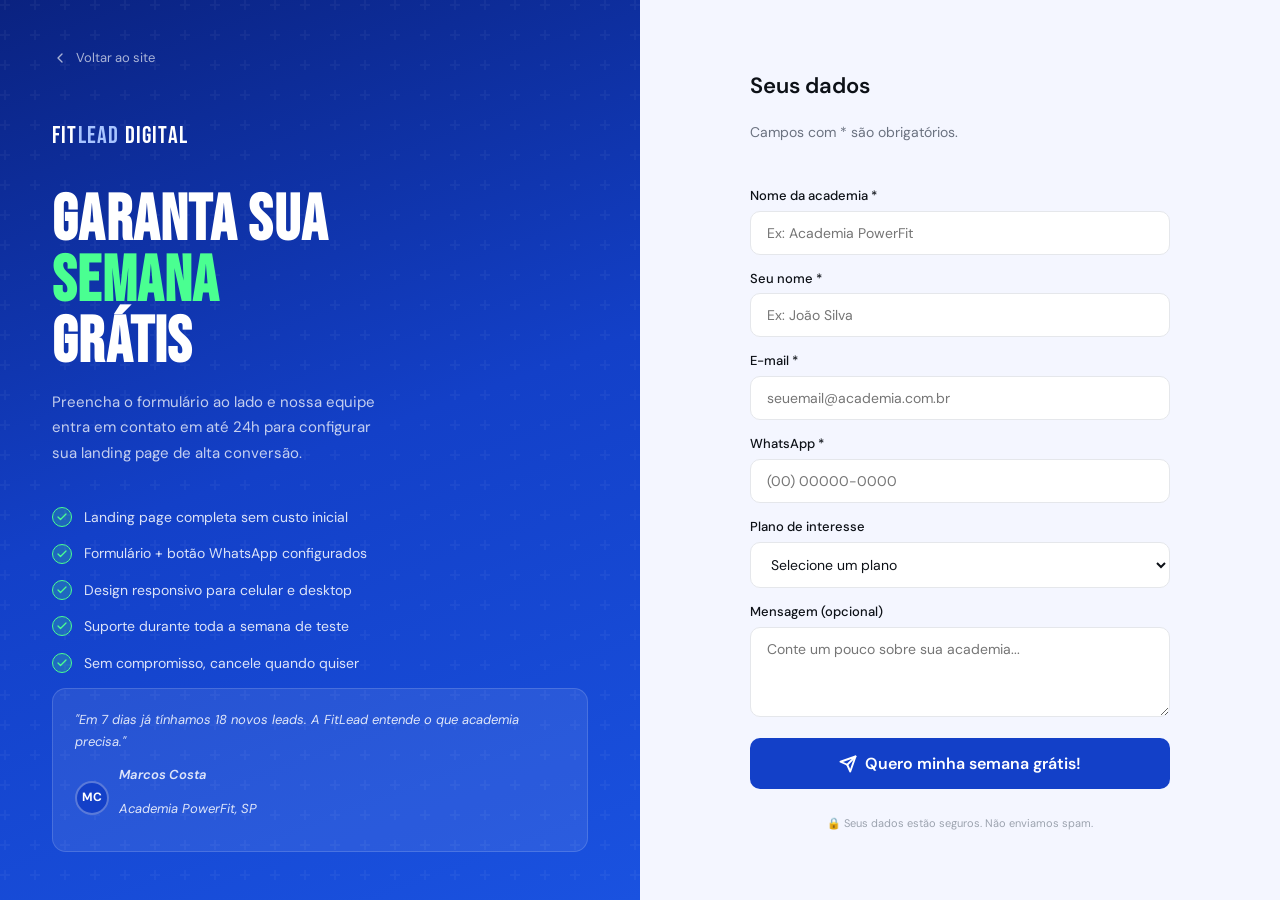
==== formulario.html @ 478a0f84 "Add files via upload" ====
<!DOCTYPE html>
<html lang="pt-BR">
<head>
  <meta charset="UTF-8" />
  <meta name="viewport" content="width=device-width, initial-scale=1.0" />
  <meta name="description" content="Garanta sua semana grátis — FitLead Digital. Preencha o formulário e comece a captar mais alunos." />
  <meta name="author" content="Juan Schefer Freitas, Allan de Souza dos Santos" />
  <title>Semana Grátis — FitLead Digital</title>
  <link rel="preconnect" href="https://fonts.googleapis.com" />
  <link rel="preconnect" href="https://fonts.gstatic.com" crossorigin />
  <link href="https://fonts.googleapis.com/css2?family=Bebas+Neue&family=DM+Sans:wght@400;500;600&display=swap" rel="stylesheet" />
  <link rel="stylesheet" href="css/style.css" />
  <style>
    * { box-sizing: border-box; margin: 0; padding: 0; }

    .fp-body {
      min-height: 100vh;
      display: grid;
      grid-template-columns: 1fr 1fr;
    }

    /* Lado esquerdo — painel azul */
    .fp-left {
      background: linear-gradient(160deg, #0A2280 0%, #1340C8 50%, #1A52E0 100%);
      color: #fff;
      padding: 48px 52px;
      display: flex;
      flex-direction: column;
      justify-content: space-between;
      position: relative;
      overflow: hidden;
    }
    .fp-left::before {
      content: '';
      position: absolute;
      inset: 0;
      background: url("data:image/svg+xml,%3Csvg width='60' height='60' viewBox='0 0 60 60' xmlns='http://www.w3.org/2000/svg'%3E%3Cg fill='none' fill-rule='evenodd'%3E%3Cg fill='%23ffffff' fill-opacity='0.04'%3E%3Cpath d='M36 34v-4h-2v4h-4v2h4v4h2v-4h4v-2h-4zm0-30V0h-2v4h-4v2h4v4h2V6h4V4h-4zM6 34v-4H4v4H0v2h4v4h2v-4h4v-2H6zM6 4V0H4v4H0v2h4v4h2V6h4V4H6z'/%3E%3C/g%3E%3C/g%3E%3C/svg%3E");
    }
    .fp-left-content { position: relative; z-index: 1; }

    .fp-back {
      display: inline-flex;
      align-items: center;
      gap: 8px;
      font-size: 13px;
      color: rgba(255,255,255,0.65);
      margin-bottom: 48px;
      transition: color 0.2s;
      text-decoration: none;
    }
    .fp-back:hover { color: #fff; }
    .fp-back svg { width: 16px; height: 16px; stroke: currentColor; fill: none; stroke-width: 2; stroke-linecap: round; stroke-linejoin: round; }

    .fp-logo {
      font-family: 'Bebas Neue', sans-serif;
      font-size: 24px;
      letter-spacing: 0.05em;
      color: #fff;
      margin-bottom: 36px;
      display: block;
    }
    .fp-logo span { color: #A8C4FF; }

    .fp-heading {
      font-family: 'Bebas Neue', sans-serif;
      font-size: clamp(44px, 5vw, 68px);
      line-height: 0.95;
      letter-spacing: 0.02em;
      margin-bottom: 16px;
    }
    .fp-heading em { font-style: normal; color: #4AFF91; }

    .fp-sub {
      font-size: 15px;
      color: rgba(255,255,255,0.75);
      line-height: 1.7;
      max-width: 340px;
      margin-bottom: 40px;
    }

    .fp-benefits { list-style: none; display: flex; flex-direction: column; gap: 14px; }
    .fp-benefits li {
      display: flex;
      align-items: center;
      gap: 12px;
      font-size: 14px;
      color: rgba(255,255,255,0.85);
    }
    .fp-benefits li::before {
      content: '';
      width: 20px;
      height: 20px;
      flex-shrink: 0;
      background: rgba(74,255,145,0.2);
      border-radius: 50%;
      border: 1.5px solid #4AFF91;
      background-image: url("data:image/svg+xml,%3Csvg xmlns='http://www.w3.org/2000/svg' viewBox='0 0 24 24' fill='none' stroke='%234AFF91' stroke-width='2.5' stroke-linecap='round' stroke-linejoin='round'%3E%3Cpolyline points='20 6 9 17 4 12'/%3E%3C/svg%3E");
      background-size: 12px;
      background-position: center;
      background-repeat: no-repeat;
    }

    .fp-testimonial {
      position: relative;
      z-index: 1;
      background: rgba(255,255,255,0.08);
      border: 1px solid rgba(255,255,255,0.15);
      border-radius: 14px;
      padding: 20px 22px;
      margin-top: auto;
    }
    .fp-testimonial p {
      font-size: 13px;
      color: rgba(255,255,255,0.85);
      line-height: 1.65;
      font-style: italic;
      margin-bottom: 12px;
    }
    .fp-testimonial-author {
      display: flex;
      align-items: center;
      gap: 10px;
    }
    .fp-avatar {
      width: 34px;
      height: 34px;
      border-radius: 50%;
      background: #1340C8;
      border: 2px solid rgba(255,255,255,0.3);
      display: flex;
      align-items: center;
      justify-content: center;
      font-size: 12px;
      font-weight: 700;
      color: #fff;
      flex-shrink: 0;
    }
    .fp-testimonial-name { font-size: 13px; font-weight: 600; color: #fff; }
    .fp-testimonial-role { font-size: 11px; color: rgba(255,255,255,0.5); }

    /* Lado direito — formulário */
    .fp-right {
      background: #F4F6FF;
      display: flex;
      align-items: center;
      justify-content: center;
      padding: 48px 52px;
    }
    .fp-form-wrap { width: 100%; max-width: 420px; }

    .fp-form-title {
      font-size: 22px;
      font-weight: 600;
      color: #0D1117;
      margin-bottom: 4px;
    }
    .fp-form-sub {
      font-size: 14px;
      color: #6B7280;
      margin-bottom: 28px;
    }

    .fp-form { display: flex; flex-direction: column; gap: 14px; }
    .fp-form label { font-size: 13px; font-weight: 500; color: #0D1117; margin-bottom: 4px; display: block; }
    .fp-form input,
    .fp-form select,
    .fp-form textarea {
      width: 100%;
      padding: 12px 16px;
      border: 1.5px solid #E5E7EB;
      border-radius: 10px;
      font-size: 14px;
      font-family: 'DM Sans', sans-serif;
      color: #0D1117;
      background: #fff;
      transition: border-color 0.2s, box-shadow 0.2s;
    }
    .fp-form input:focus,
    .fp-form select:focus,
    .fp-form textarea:focus {
      outline: none;
      border-color: #1340C8;
      box-shadow: 0 0 0 3px rgba(19,64,200,0.1);
    }
    .fp-form textarea { min-height: 90px; resize: vertical; }

    .fp-submit {
      background: #1340C8;
      color: #fff;
      border: none;
      border-radius: 10px;
      padding: 15px;
      font-size: 16px;
      font-weight: 600;
      cursor: pointer;
      font-family: 'DM Sans', sans-serif;
      transition: all 0.2s;
      display: flex;
      align-items: center;
      justify-content: center;
      gap: 8px;
      width: 100%;
    }
    .fp-submit:hover, .fp-submit:focus {
      background: #0A2280;
      transform: translateY(-2px);
      box-shadow: 0 8px 24px rgba(19,64,200,0.35);
      outline: 3px solid rgba(19,64,200,0.2);
    }

    .fp-success {
      display: none;
      text-align: center;
      padding: 36px 24px;
      background: #ECFDF5;
      border-radius: 14px;
      border: 1.5px solid #6EE7B7;
    }
    .fp-success.show { display: block; }
    .fp-success-icon { font-size: 48px; margin-bottom: 16px; }
    .fp-success h3 { font-size: 22px; font-weight: 600; color: #065F46; margin-bottom: 8px; }
    .fp-success p { color: #047857; font-size: 14px; line-height: 1.6; margin-bottom: 20px; }
    .fp-success a { display: inline-flex; align-items: center; gap: 6px; color: #1340C8; font-size: 14px; font-weight: 500; text-decoration: underline; }

    .fp-privacy {
      font-size: 11px;
      color: #9CA3AF;
      text-align: center;
      margin-top: 12px;
      line-height: 1.5;
    }

    /* Responsivo */
    @media (max-width: 860px) {
      .fp-body { grid-template-columns: 1fr; }
      .fp-left { padding: 36px 28px 32px; }
      .fp-right { padding: 36px 28px; }
      .fp-benefits { display: none; }
      .fp-testimonial { display: none; }
    }
    @media (max-width: 480px) {
      .fp-left { padding: 28px 20px 24px; }
      .fp-right { padding: 28px 20px; }
    }
  </style>
</head>
<body>

  <div class="fp-body">

    <!-- Lado esquerdo -->
    <div class="fp-left">
      <div class="fp-left-content">
        <a href="index.html" class="fp-back">
          <svg viewBox="0 0 24 24"><polyline points="15 18 9 12 15 6"/></svg>
          Voltar ao site
        </a>

        <span class="fp-logo">FIT<span>LEAD</span> DIGITAL</span>

        <h1 class="fp-heading">
          GARANTA SUA<br>
          <em>SEMANA</em><br>
          GRÁTIS
        </h1>
        <p class="fp-sub">Preencha o formulário ao lado e nossa equipe entra em contato em até 24h para configurar sua landing page de alta conversão.</p>

        <ul class="fp-benefits" aria-label="Benefícios inclusos">
          <li>Landing page completa sem custo inicial</li>
          <li>Formulário + botão WhatsApp configurados</li>
          <li>Design responsivo para celular e desktop</li>
          <li>Suporte durante toda a semana de teste</li>
          <li>Sem compromisso, cancele quando quiser</li>
        </ul>
      </div>

      <div class="fp-testimonial" role="blockquote">
        <p>"Em 7 dias já tínhamos 18 novos leads. A FitLead entende o que academia precisa."</p>
        <div class="fp-testimonial-author">
          <div class="fp-avatar" aria-hidden="true">MC</div>
          <div>
            <p class="fp-testimonial-name">Marcos Costa</p>
            <p class="fp-testimonial-role">Academia PowerFit, SP</p>
          </div>
        </div>
      </div>
    </div>

    <!-- Lado direito -->
    <div class="fp-right">
      <div class="fp-form-wrap">

        <div class="fp-success" id="fp-success" role="alert" aria-live="polite">
          <div class="fp-success-icon" aria-hidden="true">🎉</div>
          <h3>Solicitação enviada!</h3>
          <p>Nossa equipe vai entrar em contato em até 24 horas para configurar sua semana grátis.</p>
          <a href="index.html">← Voltar para o site</a>
        </div>

        <form class="fp-form" id="fp-form" novalidate aria-label="Formulário semana grátis">
          <h2 class="fp-form-title">Seus dados</h2>
          <p class="fp-form-sub">Campos com * são obrigatórios.</p>

          <div>
            <label for="fp-nome">Nome da academia *</label>
            <input type="text" id="fp-nome" name="nome" placeholder="Ex: Academia PowerFit" required autocomplete="organization" />
          </div>
          <div>
            <label for="fp-responsavel">Seu nome *</label>
            <input type="text" id="fp-responsavel" name="responsavel" placeholder="Ex: João Silva" required autocomplete="name" />
          </div>
          <div>
            <label for="fp-email">E-mail *</label>
            <input type="email" id="fp-email" name="email" placeholder="seuemail@academia.com.br" required autocomplete="email" />
          </div>
          <div>
            <label for="fp-telefone">WhatsApp *</label>
            <input type="tel" id="fp-telefone" name="telefone" placeholder="(00) 00000-0000" required autocomplete="tel" inputmode="numeric" maxlength="20" />
          </div>
          <div>
            <label for="fp-plano">Plano de interesse</label>
            <select id="fp-plano" name="plano">
              <option value="">Selecione um plano</option>
              <option value="starter">Starter — R$497</option>
              <option value="profissional">Profissional — R$897</option>
              <option value="premium">Premium — R$1.497</option>
              <option value="duvida">Tenho dúvidas</option>
            </select>
          </div>
          <div>
            <label for="fp-mensagem">Mensagem (opcional)</label>
            <textarea id="fp-mensagem" name="mensagem" placeholder="Conte um pouco sobre sua academia..."></textarea>
          </div>

          <button type="submit" class="fp-submit">
            <svg width="18" height="18" viewBox="0 0 24 24" fill="none" stroke="currentColor" stroke-width="2.5" stroke-linecap="round" stroke-linejoin="round" aria-hidden="true"><line x1="22" y1="2" x2="11" y2="13"/><polygon points="22 2 15 22 11 13 2 9 22 2"/></svg>
            Quero minha semana grátis!
          </button>

          <p class="fp-privacy">🔒 Seus dados estão seguros. Não enviamos spam.</p>
        </form>

      </div>
    </div>

  </div>

  <script>
    document.addEventListener('DOMContentLoaded', function () {
      var form = document.getElementById('fp-form');
      var success = document.getElementById('fp-success');

      // Só números no WhatsApp
      var tel = document.getElementById('fp-telefone');
      tel.addEventListener('input', function () {
        this.value = this.value.replace(/[^0-9()\s+\-]/g, '');
      });

      form.addEventListener('submit', function (e) {
        e.preventDefault();
        var nome = document.getElementById('fp-nome').value.trim();
        var email = document.getElementById('fp-email').value.trim();
        var telefone = document.getElementById('fp-telefone').value.trim();
        if (!nome || !email || !telefone) {
          alert('Por favor, preencha todos os campos obrigatórios (*).');
          return;
        }
        form.style.display = 'none';
        success.classList.add('show');
      });
    });
  </script>
</body>
</html>
---- css/style.css ----
*, *::before, *::after { box-sizing: border-box; margin: 0; padding: 0; }

:root {
  --blue: #1340C8;
  --blue-dark: #0A2280;
  --white: #FFFFFF;
  --off-white: #F4F6FF;
  --gray: #6B7280;
  --dark: #0D1117;
  --font-display: 'Bebas Neue', sans-serif;
  --font-body: 'DM Sans', sans-serif;
  --radius: 12px;
  --transition: 0.25s ease;
  --font-scale: 1;
}

.high-contrast {
  --blue: #0000FF;
  --blue-dark: #000080;
  --white: #FFFFFF;
  --dark: #000000;
  --gray: #000000;
  --off-white: #FFFFFF;
}

html { scroll-behavior: smooth; font-size: calc(16px * var(--font-scale)); }
body { font-family: var(--font-body); background: var(--white); color: var(--dark); line-height: 1.6; overflow-x: hidden; }
img { max-width: 100%; height: auto; display: block; }
a { color: inherit; text-decoration: none; }

/* Acessibilidade */
#a11y-bar { background: var(--blue-dark); color: var(--white); padding: 6px 24px; display: flex; align-items: center; gap: 12px; font-size: 13px; flex-wrap: wrap; }
#a11y-bar span { margin-right: 4px; opacity: 0.7; }
.a11y-btn { background: rgba(255,255,255,0.15); border: 1px solid rgba(255,255,255,0.3); color: var(--white); border-radius: 6px; padding: 3px 10px; cursor: pointer; font-size: 12px; font-family: var(--font-body); transition: background var(--transition); }
.a11y-btn:hover, .a11y-btn:focus { background: rgba(255,255,255,0.3); outline: 2px solid var(--white); }
.skip-link { position: absolute; top: -999px; left: 0; background: var(--blue); color: var(--white); padding: 8px 16px; border-radius: 0 0 8px 0; font-size: 14px; z-index: 9999; }
.skip-link:focus { top: 0; }

/* Header */
header { position: sticky; top: 0; z-index: 100; background: var(--white); border-bottom: 1px solid rgba(19,64,200,0.12); }
nav { max-width: 1100px; margin: 0 auto; padding: 0 24px; height: 64px; display: flex; align-items: center; justify-content: space-between; }
.logo { display: flex; align-items: center; gap: 10px; }
.logo-mark { width: 36px; height: 36px; background: var(--blue); border-radius: 8px; display: flex; align-items: center; justify-content: center; }
.logo-mark svg { width: 20px; height: 20px; }
.logo-text { font-family: var(--font-display); font-size: 22px; letter-spacing: 0.04em; color: var(--blue-dark); }
.logo-text span { color: var(--blue); }
.nav-links { display: flex; gap: 28px; list-style: none; }
.nav-links a { font-size: 14px; font-weight: 500; color: var(--gray); transition: color var(--transition); padding: 4px 0; border-bottom: 2px solid transparent; }
.nav-links a:hover, .nav-links a:focus { color: var(--blue); border-color: var(--blue); outline: none; }
.nav-cta { background: var(--blue) !important; color: var(--white) !important; padding: 8px 18px !important; border-radius: 8px !important; border: none !important; }
.nav-cta:hover, .nav-cta:focus { background: var(--blue-dark) !important; }

.hamburger { display: none; flex-direction: column; gap: 5px; background: none; border: none; cursor: pointer; padding: 6px; border-radius: 6px; }
.hamburger:focus { outline: 2px solid var(--blue); }
.hamburger span { display: block; width: 24px; height: 2px; background: var(--dark); border-radius: 2px; transition: all 0.3s; }
.hamburger.open span:nth-child(1) { transform: translateY(7px) rotate(45deg); }
.hamburger.open span:nth-child(2) { opacity: 0; }
.hamburger.open span:nth-child(3) { transform: translateY(-7px) rotate(-45deg); }
.mobile-menu { display: none; flex-direction: column; background: var(--white); border-top: 1px solid rgba(19,64,200,0.1); padding: 16px 24px; gap: 12px; }
.mobile-menu.open { display: flex; }
.mobile-menu a { font-size: 16px; font-weight: 500; color: var(--dark); padding: 8px 0; border-bottom: 1px solid var(--off-white); }
.mobile-menu a:last-child { border-bottom: none; }

/* Hero */
#hero { background: linear-gradient(135deg, var(--blue-dark) 0%, var(--blue) 60%, #3A6FFF 100%); color: var(--white); padding: 80px 24px 60px; position: relative; overflow: hidden; }
#hero::before { content: ''; position: absolute; inset: 0; background: url("data:image/svg+xml,%3Csvg width='60' height='60' viewBox='0 0 60 60' xmlns='http://www.w3.org/2000/svg'%3E%3Cg fill='none' fill-rule='evenodd'%3E%3Cg fill='%23ffffff' fill-opacity='0.04'%3E%3Cpath d='M36 34v-4h-2v4h-4v2h4v4h2v-4h4v-2h-4zm0-30V0h-2v4h-4v2h4v4h2V6h4V4h-4zM6 34v-4H4v4H0v2h4v4h2v-4h4v-2H6zM6 4V0H4v4H0v2h4v4h2V6h4V4H6z'/%3E%3C/g%3E%3C/g%3E%3C/svg%3E"); }
.hero-inner { max-width: 1100px; margin: 0 auto; display: grid; grid-template-columns: 1fr 1fr; gap: 48px; align-items: center; position: relative; z-index: 1; }
.hero-badge { display: inline-flex; align-items: center; gap: 8px; background: rgba(255,255,255,0.15); border: 1px solid rgba(255,255,255,0.3); border-radius: 99px; padding: 6px 14px; font-size: 13px; font-weight: 500; margin-bottom: 20px; }
.hero-badge::before { content: ''; width: 8px; height: 8px; border-radius: 50%; background: #4AFF91; }
.hero-title { font-family: var(--font-display); font-size: clamp(48px, 7vw, 80px); line-height: 0.95; letter-spacing: 0.02em; margin-bottom: 20px; }
.hero-title em { font-style: normal; color: #A8C4FF; }
.hero-subtitle { font-size: 17px; opacity: 0.85; max-width: 460px; margin-bottom: 32px; line-height: 1.65; }
.hero-actions { display: flex; gap: 14px; flex-wrap: wrap; }
.btn-primary { background: var(--white); color: var(--blue-dark); font-weight: 600; font-size: 15px; padding: 14px 28px; border-radius: 10px; border: none; cursor: pointer; transition: all var(--transition); display: inline-flex; align-items: center; gap: 8px; font-family: var(--font-body); }
.btn-primary:hover, .btn-primary:focus { background: var(--off-white); transform: translateY(-2px); outline: 3px solid rgba(255,255,255,0.4); }
.btn-outline { background: transparent; color: var(--white); font-weight: 500; font-size: 15px; padding: 14px 28px; border-radius: 10px; border: 2px solid rgba(255,255,255,0.4); cursor: pointer; transition: all var(--transition); display: inline-flex; align-items: center; gap: 8px; }
.btn-outline:hover, .btn-outline:focus { border-color: var(--white); background: rgba(255,255,255,0.1); outline: none; }

.hero-visual { display: flex; justify-content: center; }
.mock-card { background: var(--white); border-radius: 16px; padding: 24px; width: 100%; max-width: 340px; box-shadow: 0 24px 80px rgba(0,0,0,0.3); }
.mock-badge { background: #ECFDF5; color: #065F46; font-size: 12px; font-weight: 600; padding: 4px 10px; border-radius: 99px; display: inline-block; margin-bottom: 12px; }
.mock-card h3 { font-family: var(--font-display); font-size: 26px; color: var(--blue-dark); margin-bottom: 6px; letter-spacing: 0.03em; }
.mock-card p { font-size: 13px; color: var(--gray); margin-bottom: 14px; }
.mock-btn { background: var(--blue); color: var(--white); border: none; border-radius: 8px; padding: 13px; font-size: 14px; font-weight: 600; width: 100%; cursor: pointer; font-family: var(--font-body); transition: background var(--transition); }
.mock-btn:hover { background: var(--blue-dark); }
.mock-stats { display: flex; gap: 10px; margin-top: 14px; }
.mock-stat { flex: 1; background: var(--off-white); border-radius: 8px; padding: 10px; text-align: center; }
.mock-stat strong { display: block; font-size: 18px; font-weight: 700; color: var(--blue); }
.mock-stat span { font-size: 11px; color: var(--gray); }

/* Seções */
section { padding: 80px 24px; }
.container { max-width: 1100px; margin: 0 auto; }
.section-tag { font-size: 12px; font-weight: 600; letter-spacing: 0.1em; text-transform: uppercase; color: var(--blue); margin-bottom: 10px; }
.section-title { font-family: var(--font-display); font-size: clamp(32px, 4.5vw, 52px); color: var(--dark); line-height: 1.05; margin-bottom: 16px; letter-spacing: 0.02em; }
.section-sub { font-size: 16px; color: var(--gray); max-width: 520px; line-height: 1.7; }

/* Benefícios */
#beneficios { background: var(--off-white); }
.benefits-header { text-align: center; margin-bottom: 52px; }
.benefits-header .section-sub { margin: 0 auto; }
.benefits-grid { display: grid; grid-template-columns: repeat(3, 1fr); gap: 24px; }
.benefit-card { background: var(--white); border-radius: var(--radius); padding: 28px 24px; border: 1px solid rgba(19,64,200,0.08); transition: transform var(--transition), box-shadow var(--transition); }
.benefit-card:hover { transform: translateY(-4px); box-shadow: 0 12px 40px rgba(19,64,200,0.12); }
.benefit-icon { width: 48px; height: 48px; background: var(--blue); border-radius: 12px; display: flex; align-items: center; justify-content: center; margin-bottom: 16px; }
.benefit-icon svg { width: 24px; height: 24px; stroke: var(--white); fill: none; stroke-width: 2; stroke-linecap: round; stroke-linejoin: round; }
.benefit-card h3 { font-size: 17px; font-weight: 600; margin-bottom: 8px; color: var(--dark); }
.benefit-card p { font-size: 14px; color: var(--gray); line-height: 1.65; }

/* Oferta */
#oferta { background: var(--blue-dark); color: var(--white); text-align: center; padding: 80px 24px; }
#oferta .section-tag { color: #A8C4FF; }
#oferta .section-title { color: var(--white); }
#oferta .section-sub { color: rgba(255,255,255,0.7); margin: 0 auto 40px; }
.oferta-badge { display: inline-block; background: #4AFF91; color: #064B26; font-size: 15px; font-weight: 700; padding: 10px 28px; border-radius: 99px; margin-bottom: 28px; animation: pulse 2s infinite; }
@keyframes pulse { 0%, 100% { box-shadow: 0 0 0 0 rgba(74,255,145,0.4); } 50% { box-shadow: 0 0 0 12px rgba(74,255,145,0); } }

/* Planos */
#planos { background: var(--white); }
.plans-header { text-align: center; margin-bottom: 52px; }
.plans-grid { display: grid; grid-template-columns: repeat(3, 1fr); gap: 24px; }
.plan-card { border: 1.5px solid rgba(19,64,200,0.12); border-radius: 16px; padding: 32px 28px; position: relative; transition: transform var(--transition), box-shadow var(--transition); }
.plan-card:hover { transform: translateY(-4px); box-shadow: 0 16px 48px rgba(19,64,200,0.1); }
.plan-card.featured { border-color: var(--blue); border-width: 2px; background: linear-gradient(160deg, #EEF3FF 0%, var(--white) 100%); }
.plan-popular { position: absolute; top: -14px; left: 50%; transform: translateX(-50%); background: var(--blue); color: var(--white); font-size: 12px; font-weight: 600; padding: 4px 16px; border-radius: 99px; white-space: nowrap; }
.plan-name { font-size: 13px; font-weight: 600; text-transform: uppercase; letter-spacing: 0.08em; color: var(--blue); margin-bottom: 8px; }
.plan-price { font-family: var(--font-display); font-size: 52px; color: var(--dark); letter-spacing: 0.02em; line-height: 1; margin-bottom: 4px; }
.plan-price sup { font-size: 20px; vertical-align: top; margin-top: 10px; display: inline-block; font-family: var(--font-body); }
.plan-period { font-size: 13px; color: var(--gray); margin-bottom: 20px; }
.plan-features { list-style: none; margin-bottom: 28px; }
.plan-features li { font-size: 14px; color: var(--dark); padding: 8px 0; border-bottom: 1px solid var(--off-white); display: flex; align-items: center; gap: 10px; }
.plan-features li::before { content: ''; width: 18px; height: 18px; flex-shrink: 0; background: url("data:image/svg+xml,%3Csvg xmlns='http://www.w3.org/2000/svg' viewBox='0 0 24 24' fill='none' stroke='%231340C8' stroke-width='2.5' stroke-linecap='round' stroke-linejoin='round'%3E%3Cpolyline points='20 6 9 17 4 12'/%3E%3C/svg%3E") center/contain no-repeat; }
.plan-btn { width: 100%; padding: 13px; border-radius: 10px; font-size: 15px; font-weight: 600; cursor: pointer; transition: all var(--transition); border: 2px solid var(--blue); font-family: var(--font-body); }
.plan-btn-outline { background: transparent; color: var(--blue); }
.plan-btn-outline:hover, .plan-btn-outline:focus { background: var(--blue); color: var(--white); }
.plan-btn-fill { background: var(--blue); color: var(--white); }
.plan-btn-fill:hover, .plan-btn-fill:focus { background: var(--blue-dark); }

/* Depoimentos */
#depoimentos { background: var(--off-white); }
.dep-header { text-align: center; margin-bottom: 48px; }
.dep-grid { display: grid; grid-template-columns: repeat(3, 1fr); gap: 24px; }
.dep-card { background: var(--white); border-radius: var(--radius); padding: 28px; border: 1px solid rgba(19,64,200,0.08); }
.dep-stars { color: #F59E0B; font-size: 18px; margin-bottom: 12px; letter-spacing: 2px; }
.dep-text { font-size: 14px; color: var(--dark); line-height: 1.7; margin-bottom: 16px; font-style: italic; }
.dep-author { display: flex; align-items: center; gap: 12px; }
.dep-avatar { width: 40px; height: 40px; border-radius: 50%; background: var(--blue); display: flex; align-items: center; justify-content: center; font-size: 16px; font-weight: 700; color: var(--white); flex-shrink: 0; }
.dep-name { font-size: 14px; font-weight: 600; color: var(--dark); }
.dep-role { font-size: 12px; color: var(--gray); }

/* Contato */
#contato { background: var(--white); }
.form-wrap { display: grid; grid-template-columns: 1fr 1fr; gap: 64px; align-items: center; }
.form-info .section-title { margin-bottom: 12px; }
.form-info p { font-size: 15px; color: var(--gray); line-height: 1.7; margin-bottom: 24px; }
.form-highlight { background: var(--off-white); border-left: 4px solid var(--blue); padding: 16px 20px; border-radius: 0 8px 8px 0; font-size: 14px; color: var(--dark); }
form { display: flex; flex-direction: column; gap: 14px; }
label { font-size: 13px; font-weight: 500; color: var(--dark); margin-bottom: 4px; display: block; }
input[type="text"], input[type="email"], input[type="tel"], select, textarea { width: 100%; padding: 12px 16px; border: 1.5px solid #E5E7EB; border-radius: 10px; font-size: 14px; font-family: var(--font-body); color: var(--dark); background: var(--white); transition: border-color var(--transition), box-shadow var(--transition); }
input:focus, select:focus, textarea:focus { outline: none; border-color: var(--blue); box-shadow: 0 0 0 3px rgba(19,64,200,0.1); }
textarea { min-height: 100px; resize: vertical; }
.form-submit { background: var(--blue); color: var(--white); border: none; border-radius: 10px; padding: 14px; font-size: 16px; font-weight: 600; cursor: pointer; transition: all var(--transition); display: flex; align-items: center; justify-content: center; gap: 8px; font-family: var(--font-body); }
.form-submit:hover, .form-submit:focus { background: var(--blue-dark); transform: translateY(-1px); box-shadow: 0 8px 24px rgba(19,64,200,0.3); outline: 3px solid rgba(19,64,200,0.2); }
.form-success { display: none; text-align: center; padding: 32px; background: #ECFDF5; border-radius: var(--radius); border: 1.5px solid #6EE7B7; }
.form-success.show { display: block; }
.form-success h3 { font-size: 20px; font-weight: 600; color: #065F46; margin-bottom: 8px; }
.form-success p { color: #047857; font-size: 14px; }

/* WhatsApp */
.whatsapp-btn { position: fixed; bottom: 28px; right: 28px; width: 56px; height: 56px; background: #25D366; border-radius: 50%; display: flex; align-items: center; justify-content: center; box-shadow: 0 4px 20px rgba(37,211,102,0.4); z-index: 200; transition: transform var(--transition), box-shadow var(--transition); border: none; }
.whatsapp-btn:hover, .whatsapp-btn:focus { transform: scale(1.1); box-shadow: 0 8px 32px rgba(37,211,102,0.5); outline: 3px solid rgba(37,211,102,0.3); }
.whatsapp-btn svg { width: 28px; height: 28px; fill: var(--white); }

/* Footer */
footer { background: var(--dark); color: rgba(255,255,255,0.7); padding: 48px 24px 28px; }
.footer-inner { max-width: 1100px; margin: 0 auto; }
.footer-top { display: grid; grid-template-columns: 2fr 1fr 1fr; gap: 40px; margin-bottom: 36px; padding-bottom: 36px; border-bottom: 1px solid rgba(255,255,255,0.1); }
.footer-brand .logo-text { color: var(--white); margin-bottom: 10px; }
.footer-brand p { font-size: 14px; line-height: 1.7; }
.footer-col h4 { font-size: 14px; font-weight: 600; color: var(--white); margin-bottom: 14px; }
.footer-col ul { list-style: none; }
.footer-col ul li { margin-bottom: 8px; }
.footer-col ul li a { font-size: 14px; transition: color var(--transition); }
.footer-col ul li a:hover, .footer-col ul li a:focus { color: var(--white); }
.social-links { display: flex; gap: 12px; margin-top: 16px; }
.social-link { width: 36px; height: 36px; border-radius: 8px; background: rgba(255,255,255,0.08); border: 1px solid rgba(255,255,255,0.12); display: flex; align-items: center; justify-content: center; transition: background var(--transition); }
.social-link:hover, .social-link:focus { background: var(--blue); outline: 2px solid rgba(255,255,255,0.3); }
.social-link svg { width: 16px; height: 16px; fill: rgba(255,255,255,0.7); }
.footer-bottom { text-align: center; font-size: 13px; }

/* Responsivo */
@media (max-width: 900px) {
  .hero-inner { grid-template-columns: 1fr; }
  .hero-visual { display: none; }
  .benefits-grid { grid-template-columns: 1fr 1fr; }
  .plans-grid { grid-template-columns: 1fr; max-width: 420px; margin: 0 auto; }
  .dep-grid { grid-template-columns: 1fr 1fr; }
  .form-wrap { grid-template-columns: 1fr; }
  .footer-top { grid-template-columns: 1fr 1fr; }
}
@media (max-width: 600px) {
  section { padding: 56px 20px; }
  .nav-links { display: none; }
  .hamburger { display: flex; }
  .benefits-grid { grid-template-columns: 1fr; }
  .dep-grid { grid-template-columns: 1fr; }
  .footer-top { grid-template-columns: 1fr; }
  .hero-actions { flex-direction: column; }
  .btn-primary, .btn-outline { width: 100%; justify-content: center; }
}

/* ── Caso de sucesso ── */
#caso-sucesso { background: var(--white); }
.caso-header { text-align: center; margin-bottom: 52px; }
.caso-header .section-sub { margin: 0 auto; }
.caso-wrap { display: grid; grid-template-columns: 1fr 1fr; gap: 56px; align-items: center; }
.caso-img-wrap { display: flex; align-items: center; gap: 12px; }
.caso-img { flex: 1; border-radius: 14px; overflow: hidden; position: relative; box-shadow: 0 12px 40px rgba(0,0,0,0.15); }
.caso-img-overlay { position: relative; }
.caso-label { position: absolute; top: 10px; left: 10px; font-size: 11px; font-weight: 700; letter-spacing: 0.08em; text-transform: uppercase; padding: 4px 10px; border-radius: 99px; z-index: 2; }
.caso-label.antes { background: rgba(255,255,255,0.15); color: rgba(255,255,255,0.7); border: 1px solid rgba(255,255,255,0.2); }
.caso-label.depois { background: #4AFF91; color: #064B26; }
.caso-img-inner { width: 100%; }
.antes-bg { background: #1a1a2e; }
.depois-bg { background: #0d2137; }
.caso-img-inner svg { width: 100%; display: block; }
.caso-placeholder-text { font-size: 10px; color: rgba(255,255,255,0.35); text-align: center; padding: 6px 8px; background: rgba(0,0,0,0.3); font-family: var(--font-body); }
.caso-seta { font-size: 24px; color: var(--blue); flex-shrink: 0; font-weight: 700; }
.caso-academia { display: flex; align-items: center; gap: 14px; margin-bottom: 20px; }
.caso-logo-circle { width: 48px; height: 48px; border-radius: 12px; background: var(--blue); color: var(--white); font-family: var(--font-display); font-size: 18px; display: flex; align-items: center; justify-content: center; letter-spacing: 0.05em; flex-shrink: 0; }
.caso-nome { font-size: 16px; font-weight: 600; color: var(--dark); }
.caso-cidade { font-size: 13px; color: var(--gray); }
.caso-quote { font-size: 15px; color: var(--dark); line-height: 1.7; font-style: italic; border-left: 3px solid var(--blue); padding-left: 16px; margin-bottom: 8px; }
.caso-autor { font-size: 13px; color: var(--gray); margin-bottom: 24px; padding-left: 16px; }
.caso-stats { display: grid; grid-template-columns: 1fr 1fr; gap: 12px; margin-bottom: 28px; }
.caso-stat { background: var(--off-white); border-radius: 10px; padding: 14px 16px; border: 1px solid rgba(19,64,200,0.08); }
.caso-stat strong { display: block; font-family: var(--font-display); font-size: 28px; color: var(--blue); letter-spacing: 0.02em; line-height: 1; }
.caso-stat span { font-size: 12px; color: var(--gray); margin-top: 2px; display: block; }
.btn-caso { display: inline-flex; align-items: center; background: var(--blue); color: var(--white); font-weight: 600; font-size: 15px; padding: 14px 28px; border-radius: 10px; transition: all var(--transition); font-family: var(--font-body); }
.btn-caso:hover, .btn-caso:focus { background: var(--blue-dark); transform: translateY(-2px); box-shadow: 0 8px 24px rgba(19,64,200,0.3); outline: none; }

@media (max-width: 900px) {
  .caso-wrap { grid-template-columns: 1fr; }
  .caso-img-wrap { max-width: 480px; margin: 0 auto; }
}
@media (max-width: 600px) {
  .caso-seta { font-size: 18px; }
  .caso-stats { grid-template-columns: 1fr 1fr; }
}
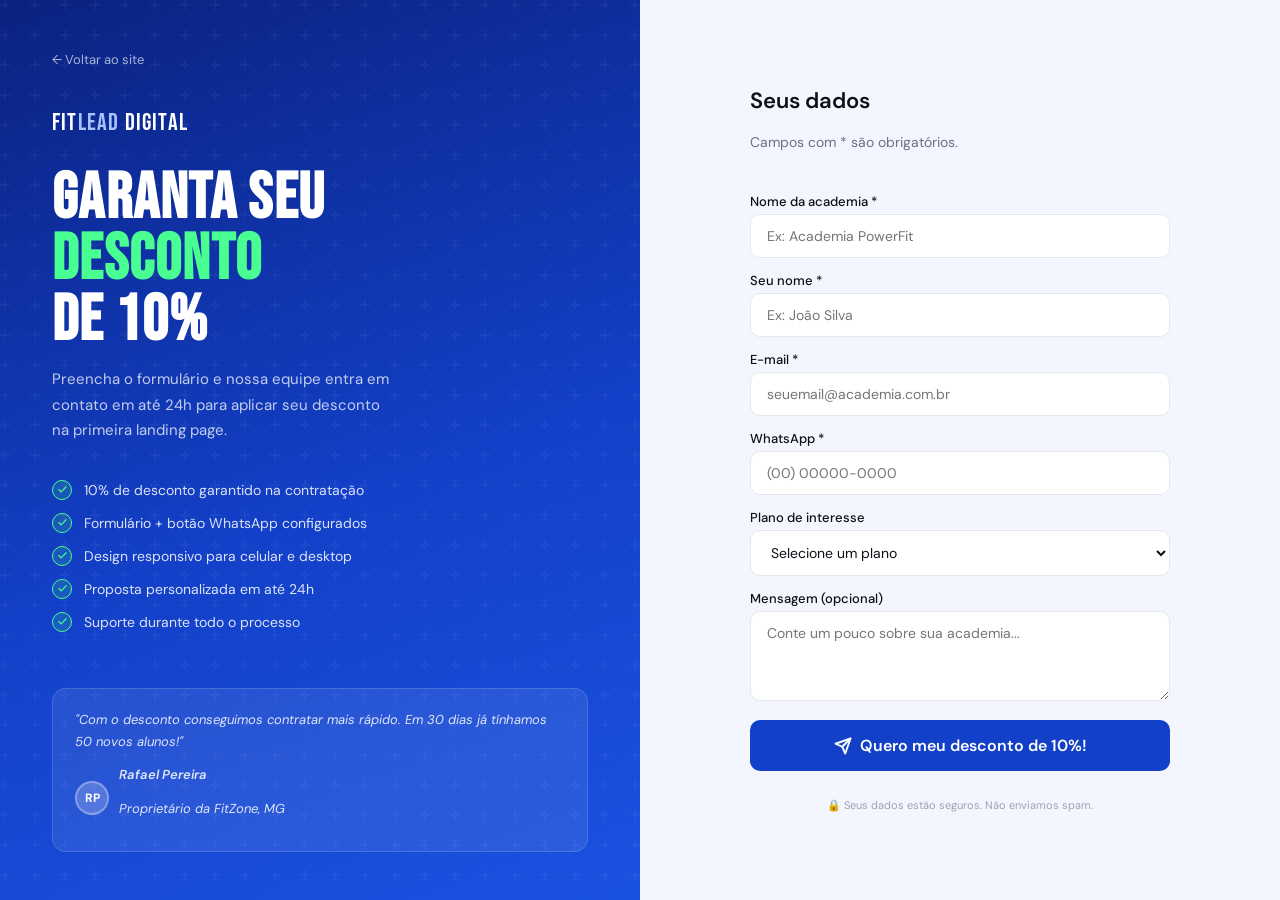
==== commit b52cd217: "Add files via upload" ====
--- a/formulario.html
+++ b/formulario.html
@@ -3,25 +3,19 @@
 <head>
   <meta charset="UTF-8" />
   <meta name="viewport" content="width=device-width, initial-scale=1.0" />
-  <meta name="description" content="Garanta sua semana grátis — FitLead Digital. Preencha o formulário e comece a captar mais alunos." />
+  <meta name="description" content="Garanta 10% de desconto — FitLead Digital." />
   <meta name="author" content="Juan Schefer Freitas, Allan de Souza dos Santos" />
-  <title>Semana Grátis — FitLead Digital</title>
+  <title>10% de Desconto — FitLead Digital</title>
   <link rel="preconnect" href="https://fonts.googleapis.com" />
   <link rel="preconnect" href="https://fonts.gstatic.com" crossorigin />
   <link href="https://fonts.googleapis.com/css2?family=Bebas+Neue&family=DM+Sans:wght@400;500;600&display=swap" rel="stylesheet" />
-  <link rel="stylesheet" href="css/style.css" />
   <style>
-    * { box-sizing: border-box; margin: 0; padding: 0; }
-
-    .fp-body {
-      min-height: 100vh;
-      display: grid;
-      grid-template-columns: 1fr 1fr;
-    }
-
-    /* Lado esquerdo — painel azul */
+    *, *::before, *::after { box-sizing: border-box; margin: 0; padding: 0; }
+    body { font-family: 'DM Sans', sans-serif; min-height: 100vh; display: grid; grid-template-columns: 1fr 1fr; }
+
+    /* Lado esquerdo */
     .fp-left {
-      background: linear-gradient(160deg, #0A2280 0%, #1340C8 50%, #1A52E0 100%);
+      background: linear-gradient(160deg, #0A2280 0%, #1340C8 55%, #1A52E0 100%);
       color: #fff;
       padding: 48px 52px;
       display: flex;
@@ -34,209 +28,111 @@
       content: '';
       position: absolute;
       inset: 0;
-      background: url("data:image/svg+xml,%3Csvg width='60' height='60' viewBox='0 0 60 60' xmlns='http://www.w3.org/2000/svg'%3E%3Cg fill='none' fill-rule='evenodd'%3E%3Cg fill='%23ffffff' fill-opacity='0.04'%3E%3Cpath d='M36 34v-4h-2v4h-4v2h4v4h2v-4h4v-2h-4zm0-30V0h-2v4h-4v2h4v4h2V6h4V4h-4zM6 34v-4H4v4H0v2h4v4h2v-4h4v-2H6zM6 4V0H4v4H0v2h4v4h2V6h4V4H6z'/%3E%3C/g%3E%3C/g%3E%3C/svg%3E");
-    }
-    .fp-left-content { position: relative; z-index: 1; }
-
+      background: url("data:image/svg+xml,%3Csvg width='60' height='60' viewBox='0 0 60 60' xmlns='http://www.w3.org/2000/svg'%3E%3Cg fill='none'%3E%3Cg fill='%23ffffff' fill-opacity='0.04'%3E%3Cpath d='M36 34v-4h-2v4h-4v2h4v4h2v-4h4v-2h-4zm0-30V0h-2v4h-4v2h4v4h2V6h4V4h-4zM6 34v-4H4v4H0v2h4v4h2v-4h4v-2H6zM6 4V0H4v4H0v2h4v4h2V6h4V4H6z'/%3E%3C/g%3E%3C/g%3E%3C/svg%3E");
+    }
+    .fp-top { position: relative; z-index: 1; }
     .fp-back {
-      display: inline-flex;
-      align-items: center;
-      gap: 8px;
-      font-size: 13px;
-      color: rgba(255,255,255,0.65);
-      margin-bottom: 48px;
-      transition: color 0.2s;
-      text-decoration: none;
+      display: inline-flex; align-items: center; gap: 8px;
+      font-size: 13px; color: rgba(255,255,255,0.65);
+      margin-bottom: 40px; text-decoration: none; transition: color 0.2s;
     }
     .fp-back:hover { color: #fff; }
-    .fp-back svg { width: 16px; height: 16px; stroke: currentColor; fill: none; stroke-width: 2; stroke-linecap: round; stroke-linejoin: round; }
-
     .fp-logo {
-      font-family: 'Bebas Neue', sans-serif;
-      font-size: 24px;
-      letter-spacing: 0.05em;
-      color: #fff;
-      margin-bottom: 36px;
-      display: block;
+      font-family: 'Bebas Neue', sans-serif; font-size: 24px;
+      letter-spacing: 0.05em; color: #fff; display: block; margin-bottom: 32px;
     }
     .fp-logo span { color: #A8C4FF; }
-
     .fp-heading {
       font-family: 'Bebas Neue', sans-serif;
       font-size: clamp(44px, 5vw, 68px);
-      line-height: 0.95;
-      letter-spacing: 0.02em;
-      margin-bottom: 16px;
+      line-height: 0.95; letter-spacing: 0.02em; margin-bottom: 16px;
     }
     .fp-heading em { font-style: normal; color: #4AFF91; }
-
-    .fp-sub {
-      font-size: 15px;
-      color: rgba(255,255,255,0.75);
-      line-height: 1.7;
-      max-width: 340px;
-      margin-bottom: 40px;
-    }
-
-    .fp-benefits { list-style: none; display: flex; flex-direction: column; gap: 14px; }
+    .fp-sub { font-size: 15px; color: rgba(255,255,255,0.75); line-height: 1.7; max-width: 340px; margin-bottom: 36px; }
+    .fp-benefits { list-style: none; display: flex; flex-direction: column; gap: 13px; }
     .fp-benefits li {
-      display: flex;
-      align-items: center;
-      gap: 12px;
-      font-size: 14px;
-      color: rgba(255,255,255,0.85);
-    }
-    .fp-benefits li::before {
-      content: '';
-      width: 20px;
-      height: 20px;
-      flex-shrink: 0;
-      background: rgba(74,255,145,0.2);
-      border-radius: 50%;
-      border: 1.5px solid #4AFF91;
-      background-image: url("data:image/svg+xml,%3Csvg xmlns='http://www.w3.org/2000/svg' viewBox='0 0 24 24' fill='none' stroke='%234AFF91' stroke-width='2.5' stroke-linecap='round' stroke-linejoin='round'%3E%3Cpolyline points='20 6 9 17 4 12'/%3E%3C/svg%3E");
-      background-size: 12px;
-      background-position: center;
-      background-repeat: no-repeat;
-    }
-
+      display: flex; align-items: center; gap: 12px;
+      font-size: 14px; color: rgba(255,255,255,0.85);
+    }
+    .fp-check {
+      width: 20px; height: 20px; flex-shrink: 0;
+      background: rgba(74,255,145,0.15); border: 1.5px solid #4AFF91;
+      border-radius: 50%; display: flex; align-items: center; justify-content: center;
+    }
+    .fp-check svg { width: 11px; height: 11px; stroke: #4AFF91; fill: none; stroke-width: 2.5; stroke-linecap: round; stroke-linejoin: round; }
+
+    /* Testimonial */
     .fp-testimonial {
-      position: relative;
-      z-index: 1;
+      position: relative; z-index: 1;
       background: rgba(255,255,255,0.08);
       border: 1px solid rgba(255,255,255,0.15);
-      border-radius: 14px;
-      padding: 20px 22px;
-      margin-top: auto;
-    }
-    .fp-testimonial p {
-      font-size: 13px;
-      color: rgba(255,255,255,0.85);
-      line-height: 1.65;
-      font-style: italic;
-      margin-bottom: 12px;
-    }
-    .fp-testimonial-author {
-      display: flex;
-      align-items: center;
-      gap: 10px;
-    }
+      border-radius: 14px; padding: 20px 22px;
+    }
+    .fp-testimonial p { font-size: 13px; color: rgba(255,255,255,0.85); line-height: 1.65; font-style: italic; margin-bottom: 12px; }
+    .fp-t-author { display: flex; align-items: center; gap: 10px; }
     .fp-avatar {
-      width: 34px;
-      height: 34px;
-      border-radius: 50%;
-      background: #1340C8;
-      border: 2px solid rgba(255,255,255,0.3);
-      display: flex;
-      align-items: center;
-      justify-content: center;
-      font-size: 12px;
-      font-weight: 700;
-      color: #fff;
-      flex-shrink: 0;
-    }
-    .fp-testimonial-name { font-size: 13px; font-weight: 600; color: #fff; }
-    .fp-testimonial-role { font-size: 11px; color: rgba(255,255,255,0.5); }
-
-    /* Lado direito — formulário */
+      width: 34px; height: 34px; border-radius: 50%;
+      background: rgba(255,255,255,0.2); border: 2px solid rgba(255,255,255,0.3);
+      display: flex; align-items: center; justify-content: center;
+      font-size: 12px; font-weight: 700; color: #fff; flex-shrink: 0;
+    }
+    .fp-t-name { font-size: 13px; font-weight: 600; color: #fff; }
+    .fp-t-role { font-size: 11px; color: rgba(255,255,255,0.5); }
+
+    /* Lado direito */
     .fp-right {
       background: #F4F6FF;
-      display: flex;
-      align-items: center;
-      justify-content: center;
+      display: flex; align-items: center; justify-content: center;
       padding: 48px 52px;
     }
     .fp-form-wrap { width: 100%; max-width: 420px; }
-
-    .fp-form-title {
-      font-size: 22px;
-      font-weight: 600;
-      color: #0D1117;
-      margin-bottom: 4px;
-    }
-    .fp-form-sub {
-      font-size: 14px;
-      color: #6B7280;
-      margin-bottom: 28px;
-    }
+    .fp-form-title { font-size: 22px; font-weight: 600; color: #0D1117; margin-bottom: 4px; }
+    .fp-form-sub { font-size: 14px; color: #6B7280; margin-bottom: 28px; }
 
     .fp-form { display: flex; flex-direction: column; gap: 14px; }
     .fp-form label { font-size: 13px; font-weight: 500; color: #0D1117; margin-bottom: 4px; display: block; }
-    .fp-form input,
-    .fp-form select,
-    .fp-form textarea {
-      width: 100%;
-      padding: 12px 16px;
-      border: 1.5px solid #E5E7EB;
-      border-radius: 10px;
-      font-size: 14px;
-      font-family: 'DM Sans', sans-serif;
-      color: #0D1117;
-      background: #fff;
+    .fp-form input, .fp-form select, .fp-form textarea {
+      width: 100%; padding: 12px 16px;
+      border: 1.5px solid #E5E7EB; border-radius: 10px;
+      font-size: 14px; font-family: 'DM Sans', sans-serif;
+      color: #0D1117; background: #fff;
       transition: border-color 0.2s, box-shadow 0.2s;
     }
-    .fp-form input:focus,
-    .fp-form select:focus,
-    .fp-form textarea:focus {
-      outline: none;
-      border-color: #1340C8;
-      box-shadow: 0 0 0 3px rgba(19,64,200,0.1);
+    .fp-form input:focus, .fp-form select:focus, .fp-form textarea:focus {
+      outline: none; border-color: #1340C8; box-shadow: 0 0 0 3px rgba(19,64,200,0.1);
     }
     .fp-form textarea { min-height: 90px; resize: vertical; }
-
     .fp-submit {
-      background: #1340C8;
-      color: #fff;
-      border: none;
-      border-radius: 10px;
-      padding: 15px;
-      font-size: 16px;
-      font-weight: 600;
-      cursor: pointer;
-      font-family: 'DM Sans', sans-serif;
-      transition: all 0.2s;
-      display: flex;
-      align-items: center;
-      justify-content: center;
-      gap: 8px;
-      width: 100%;
+      background: #1340C8; color: #fff; border: none; border-radius: 10px;
+      padding: 15px; font-size: 16px; font-weight: 600; cursor: pointer;
+      font-family: 'DM Sans', sans-serif; transition: all 0.2s;
+      display: flex; align-items: center; justify-content: center; gap: 8px; width: 100%;
     }
     .fp-submit:hover, .fp-submit:focus {
-      background: #0A2280;
-      transform: translateY(-2px);
+      background: #0A2280; transform: translateY(-2px);
       box-shadow: 0 8px 24px rgba(19,64,200,0.35);
       outline: 3px solid rgba(19,64,200,0.2);
     }
-
+    .fp-privacy { font-size: 11px; color: #9CA3AF; text-align: center; margin-top: 12px; line-height: 1.5; }
+
+    /* Sucesso */
     .fp-success {
-      display: none;
-      text-align: center;
-      padding: 36px 24px;
-      background: #ECFDF5;
-      border-radius: 14px;
-      border: 1.5px solid #6EE7B7;
+      display: none; text-align: center; padding: 40px 24px;
+      background: #ECFDF5; border-radius: 14px; border: 1.5px solid #6EE7B7;
     }
     .fp-success.show { display: block; }
     .fp-success-icon { font-size: 48px; margin-bottom: 16px; }
     .fp-success h3 { font-size: 22px; font-weight: 600; color: #065F46; margin-bottom: 8px; }
     .fp-success p { color: #047857; font-size: 14px; line-height: 1.6; margin-bottom: 20px; }
-    .fp-success a { display: inline-flex; align-items: center; gap: 6px; color: #1340C8; font-size: 14px; font-weight: 500; text-decoration: underline; }
-
-    .fp-privacy {
-      font-size: 11px;
-      color: #9CA3AF;
-      text-align: center;
-      margin-top: 12px;
-      line-height: 1.5;
-    }
+    .fp-success a { color: #1340C8; font-size: 14px; font-weight: 500; }
 
     /* Responsivo */
     @media (max-width: 860px) {
-      .fp-body { grid-template-columns: 1fr; }
+      body { grid-template-columns: 1fr; }
       .fp-left { padding: 36px 28px 32px; }
       .fp-right { padding: 36px 28px; }
       .fp-benefits { display: none; }
-      .fp-testimonial { display: none; }
+      .fp-testimonial { margin-top: 32px; }
     }
     @media (max-width: 480px) {
       .fp-left { padding: 28px 20px 24px; }
@@ -246,103 +142,102 @@
 </head>
 <body>
 
-  <div class="fp-body">
-
-    <!-- Lado esquerdo -->
-    <div class="fp-left">
-      <div class="fp-left-content">
-        <a href="index.html" class="fp-back">
-          <svg viewBox="0 0 24 24"><polyline points="15 18 9 12 15 6"/></svg>
-          Voltar ao site
-        </a>
-
-        <span class="fp-logo">FIT<span>LEAD</span> DIGITAL</span>
-
-        <h1 class="fp-heading">
-          GARANTA SUA<br>
-          <em>SEMANA</em><br>
-          GRÁTIS
-        </h1>
-        <p class="fp-sub">Preencha o formulário ao lado e nossa equipe entra em contato em até 24h para configurar sua landing page de alta conversão.</p>
-
-        <ul class="fp-benefits" aria-label="Benefícios inclusos">
-          <li>Landing page completa sem custo inicial</li>
-          <li>Formulário + botão WhatsApp configurados</li>
-          <li>Design responsivo para celular e desktop</li>
-          <li>Suporte durante toda a semana de teste</li>
-          <li>Sem compromisso, cancele quando quiser</li>
-        </ul>
-      </div>
-
-      <div class="fp-testimonial" role="blockquote">
-        <p>"Em 7 dias já tínhamos 18 novos leads. A FitLead entende o que academia precisa."</p>
-        <div class="fp-testimonial-author">
-          <div class="fp-avatar" aria-hidden="true">MC</div>
-          <div>
-            <p class="fp-testimonial-name">Marcos Costa</p>
-            <p class="fp-testimonial-role">Academia PowerFit, SP</p>
-          </div>
+  <!-- Esquerda -->
+  <div class="fp-left">
+    <div class="fp-top">
+      <a href="index.html" class="fp-back">
+        ← Voltar ao site
+      </a>
+      <span class="fp-logo">FIT<span>LEAD</span> DIGITAL</span>
+      <h1 class="fp-heading">GARANTA SEU<br><em>DESCONTO</em><br>DE 10%</h1>
+      <p class="fp-sub">Preencha o formulário e nossa equipe entra em contato em até 24h para aplicar seu desconto na primeira landing page.</p>
+      <ul class="fp-benefits" aria-label="Benefícios inclusos">
+        <li>
+          <div class="fp-check"><svg viewBox="0 0 24 24"><polyline points="20 6 9 17 4 12"/></svg></div>
+          10% de desconto garantido na contratação
+        </li>
+        <li>
+          <div class="fp-check"><svg viewBox="0 0 24 24"><polyline points="20 6 9 17 4 12"/></svg></div>
+          Formulário + botão WhatsApp configurados
+        </li>
+        <li>
+          <div class="fp-check"><svg viewBox="0 0 24 24"><polyline points="20 6 9 17 4 12"/></svg></div>
+          Design responsivo para celular e desktop
+        </li>
+        <li>
+          <div class="fp-check"><svg viewBox="0 0 24 24"><polyline points="20 6 9 17 4 12"/></svg></div>
+          Proposta personalizada em até 24h
+        </li>
+        <li>
+          <div class="fp-check"><svg viewBox="0 0 24 24"><polyline points="20 6 9 17 4 12"/></svg></div>
+          Suporte durante todo o processo
+        </li>
+      </ul>
+    </div>
+    <div class="fp-testimonial" role="blockquote">
+      <p>"Com o desconto conseguimos contratar mais rápido. Em 30 dias já tínhamos 50 novos alunos!"</p>
+      <div class="fp-t-author">
+        <div class="fp-avatar" aria-hidden="true">RP</div>
+        <div>
+          <p class="fp-t-name">Rafael Pereira</p>
+          <p class="fp-t-role">Proprietário da FitZone, MG</p>
         </div>
       </div>
     </div>
-
-    <!-- Lado direito -->
-    <div class="fp-right">
-      <div class="fp-form-wrap">
-
-        <div class="fp-success" id="fp-success" role="alert" aria-live="polite">
-          <div class="fp-success-icon" aria-hidden="true">🎉</div>
-          <h3>Solicitação enviada!</h3>
-          <p>Nossa equipe vai entrar em contato em até 24 horas para configurar sua semana grátis.</p>
-          <a href="index.html">← Voltar para o site</a>
-        </div>
-
-        <form class="fp-form" id="fp-form" novalidate aria-label="Formulário semana grátis">
-          <h2 class="fp-form-title">Seus dados</h2>
-          <p class="fp-form-sub">Campos com * são obrigatórios.</p>
-
-          <div>
-            <label for="fp-nome">Nome da academia *</label>
-            <input type="text" id="fp-nome" name="nome" placeholder="Ex: Academia PowerFit" required autocomplete="organization" />
-          </div>
-          <div>
-            <label for="fp-responsavel">Seu nome *</label>
-            <input type="text" id="fp-responsavel" name="responsavel" placeholder="Ex: João Silva" required autocomplete="name" />
-          </div>
-          <div>
-            <label for="fp-email">E-mail *</label>
-            <input type="email" id="fp-email" name="email" placeholder="seuemail@academia.com.br" required autocomplete="email" />
-          </div>
-          <div>
-            <label for="fp-telefone">WhatsApp *</label>
-            <input type="tel" id="fp-telefone" name="telefone" placeholder="(00) 00000-0000" required autocomplete="tel" inputmode="numeric" maxlength="20" />
-          </div>
-          <div>
-            <label for="fp-plano">Plano de interesse</label>
-            <select id="fp-plano" name="plano">
-              <option value="">Selecione um plano</option>
-              <option value="starter">Starter — R$497</option>
-              <option value="profissional">Profissional — R$897</option>
-              <option value="premium">Premium — R$1.497</option>
-              <option value="duvida">Tenho dúvidas</option>
-            </select>
-          </div>
-          <div>
-            <label for="fp-mensagem">Mensagem (opcional)</label>
-            <textarea id="fp-mensagem" name="mensagem" placeholder="Conte um pouco sobre sua academia..."></textarea>
-          </div>
-
-          <button type="submit" class="fp-submit">
-            <svg width="18" height="18" viewBox="0 0 24 24" fill="none" stroke="currentColor" stroke-width="2.5" stroke-linecap="round" stroke-linejoin="round" aria-hidden="true"><line x1="22" y1="2" x2="11" y2="13"/><polygon points="22 2 15 22 11 13 2 9 22 2"/></svg>
-            Quero minha semana grátis!
-          </button>
-
-          <p class="fp-privacy">🔒 Seus dados estão seguros. Não enviamos spam.</p>
-        </form>
-
+  </div>
+
+  <!-- Direita -->
+  <div class="fp-right">
+    <div class="fp-form-wrap">
+
+      <div class="fp-success" id="fp-success" role="alert" aria-live="polite">
+        <div class="fp-success-icon" aria-hidden="true">🎉</div>
+        <h3>Desconto garantido!</h3>
+        <p>Nossa equipe vai entrar em contato em até 24 horas para aplicar seu desconto de 10%.</p>
+        <a href="index.html">← Voltar para o site</a>
       </div>
+
+      <form class="fp-form" id="fp-form" novalidate aria-label="Formulário de desconto">
+        <h2 class="fp-form-title">Seus dados</h2>
+        <p class="fp-form-sub">Campos com * são obrigatórios.</p>
+        <div>
+          <label for="fp-nome">Nome da academia *</label>
+          <input type="text" id="fp-nome" name="nome" placeholder="Ex: Academia PowerFit" required autocomplete="organization" />
+        </div>
+        <div>
+          <label for="fp-responsavel">Seu nome *</label>
+          <input type="text" id="fp-responsavel" name="responsavel" placeholder="Ex: João Silva" required autocomplete="name" />
+        </div>
+        <div>
+          <label for="fp-email">E-mail *</label>
+          <input type="email" id="fp-email" name="email" placeholder="seuemail@academia.com.br" required autocomplete="email" />
+        </div>
+        <div>
+          <label for="fp-telefone">WhatsApp *</label>
+          <input type="tel" id="fp-telefone" name="telefone" placeholder="(00) 00000-0000" required autocomplete="tel" inputmode="numeric" maxlength="20" />
+        </div>
+        <div>
+          <label for="fp-plano">Plano de interesse</label>
+          <select id="fp-plano" name="plano">
+            <option value="">Selecione um plano</option>
+            <option value="starter">Starter — R$497</option>
+            <option value="profissional">Profissional — R$897</option>
+            <option value="premium">Premium — R$1.497</option>
+            <option value="duvida">Tenho dúvidas</option>
+          </select>
+        </div>
+        <div>
+          <label for="fp-mensagem">Mensagem (opcional)</label>
+          <textarea id="fp-mensagem" name="mensagem" placeholder="Conte um pouco sobre sua academia..."></textarea>
+        </div>
+        <button type="submit" class="fp-submit">
+          <svg width="18" height="18" viewBox="0 0 24 24" fill="none" stroke="currentColor" stroke-width="2.5" stroke-linecap="round" stroke-linejoin="round" aria-hidden="true"><line x1="22" y1="2" x2="11" y2="13"/><polygon points="22 2 15 22 11 13 2 9 22 2"/></svg>
+          Quero meu desconto de 10%!
+        </button>
+        <p class="fp-privacy">🔒 Seus dados estão seguros. Não enviamos spam.</p>
+      </form>
+
     </div>
-
   </div>
 
   <script>
@@ -350,7 +245,6 @@
       var form = document.getElementById('fp-form');
       var success = document.getElementById('fp-success');
 
-      // Só números no WhatsApp
       var tel = document.getElementById('fp-telefone');
       tel.addEventListener('input', function () {
         this.value = this.value.replace(/[^0-9()\s+\-]/g, '');
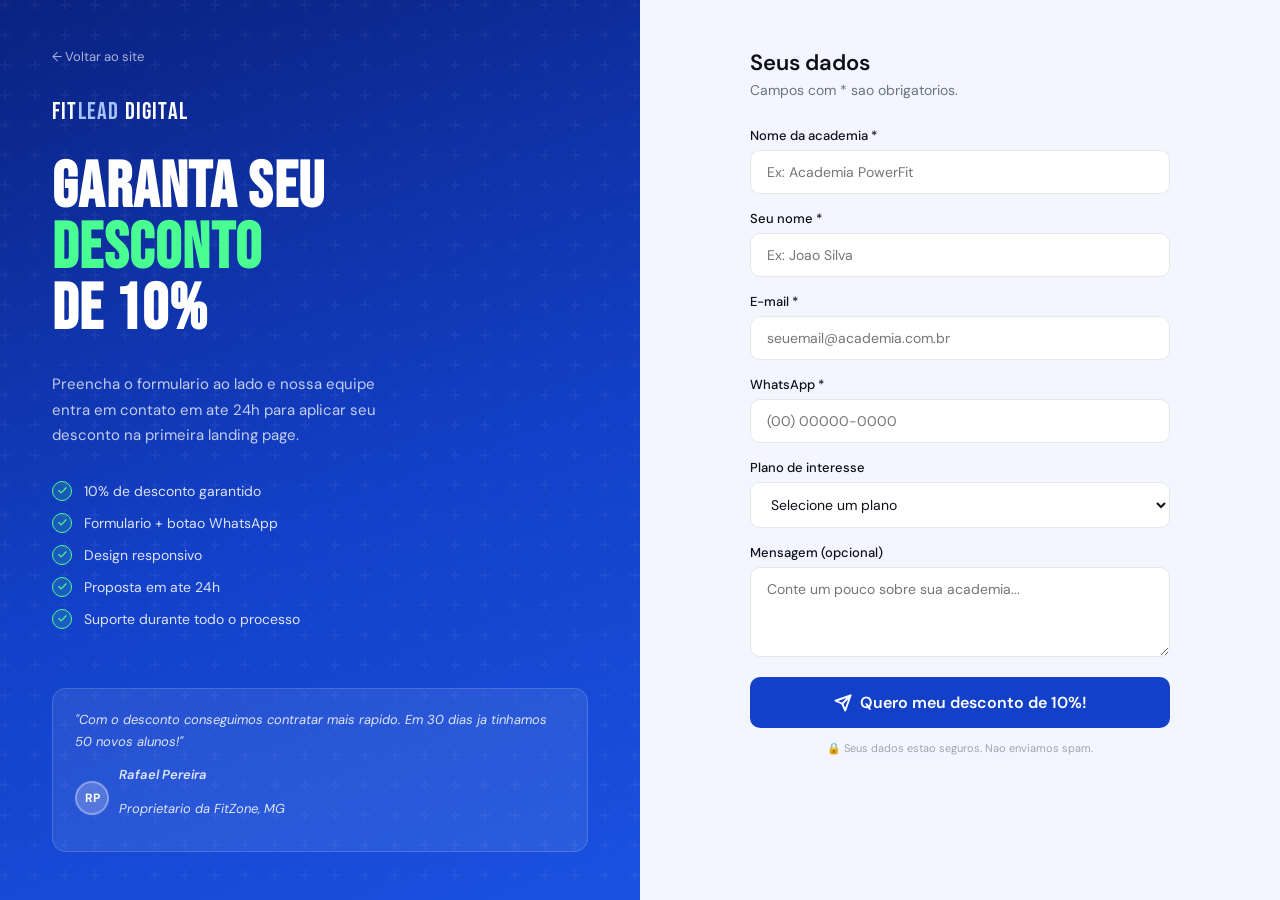
==== commit 1e4fdfb8: "Add files via upload" ====
--- a/formulario.html
+++ b/formulario.html
@@ -11,16 +11,24 @@
   <link href="https://fonts.googleapis.com/css2?family=Bebas+Neue&family=DM+Sans:wght@400;500;600&display=swap" rel="stylesheet" />
   <style>
     *, *::before, *::after { box-sizing: border-box; margin: 0; padding: 0; }
-    body { font-family: 'DM Sans', sans-serif; min-height: 100vh; display: grid; grid-template-columns: 1fr 1fr; }
-
-    /* Lado esquerdo */
+
+    body {
+      font-family: 'DM Sans', sans-serif;
+      min-height: 100vh;
+      display: flex;
+      flex-direction: row;
+    }
+
+    /* ── Lado esquerdo ── */
     .fp-left {
+      width: 50%;
+      min-height: 100vh;
       background: linear-gradient(160deg, #0A2280 0%, #1340C8 55%, #1A52E0 100%);
       color: #fff;
       padding: 48px 52px;
       display: flex;
       flex-direction: column;
-      justify-content: space-between;
+      gap: 32px;
       position: relative;
       overflow: hidden;
     }
@@ -28,97 +36,239 @@
       content: '';
       position: absolute;
       inset: 0;
+      pointer-events: none;
       background: url("data:image/svg+xml,%3Csvg width='60' height='60' viewBox='0 0 60 60' xmlns='http://www.w3.org/2000/svg'%3E%3Cg fill='none'%3E%3Cg fill='%23ffffff' fill-opacity='0.04'%3E%3Cpath d='M36 34v-4h-2v4h-4v2h4v4h2v-4h4v-2h-4zm0-30V0h-2v4h-4v2h4v4h2V6h4V4h-4zM6 34v-4H4v4H0v2h4v4h2v-4h4v-2H6zM6 4V0H4v4H0v2h4v4h2V6h4V4H6z'/%3E%3C/g%3E%3C/g%3E%3C/svg%3E");
     }
-    .fp-top { position: relative; z-index: 1; }
+
     .fp-back {
-      display: inline-flex; align-items: center; gap: 8px;
-      font-size: 13px; color: rgba(255,255,255,0.65);
-      margin-bottom: 40px; text-decoration: none; transition: color 0.2s;
+      display: inline-flex;
+      align-items: center;
+      gap: 8px;
+      font-size: 13px;
+      color: rgba(255,255,255,0.65);
+      text-decoration: none;
+      transition: color 0.2s;
+      position: relative;
+      z-index: 1;
     }
     .fp-back:hover { color: #fff; }
+
     .fp-logo {
-      font-family: 'Bebas Neue', sans-serif; font-size: 24px;
-      letter-spacing: 0.05em; color: #fff; display: block; margin-bottom: 32px;
+      font-family: 'Bebas Neue', sans-serif;
+      font-size: 24px;
+      letter-spacing: 0.05em;
+      color: #fff;
+      position: relative;
+      z-index: 1;
     }
     .fp-logo span { color: #A8C4FF; }
+
     .fp-heading {
       font-family: 'Bebas Neue', sans-serif;
       font-size: clamp(44px, 5vw, 68px);
-      line-height: 0.95; letter-spacing: 0.02em; margin-bottom: 16px;
+      line-height: 0.95;
+      letter-spacing: 0.02em;
+      position: relative;
+      z-index: 1;
     }
     .fp-heading em { font-style: normal; color: #4AFF91; }
-    .fp-sub { font-size: 15px; color: rgba(255,255,255,0.75); line-height: 1.7; max-width: 340px; margin-bottom: 36px; }
-    .fp-benefits { list-style: none; display: flex; flex-direction: column; gap: 13px; }
+
+    .fp-sub {
+      font-size: 15px;
+      color: rgba(255,255,255,0.75);
+      line-height: 1.7;
+      max-width: 340px;
+      position: relative;
+      z-index: 1;
+    }
+
+    .fp-benefits {
+      list-style: none;
+      display: flex;
+      flex-direction: column;
+      gap: 12px;
+      position: relative;
+      z-index: 1;
+    }
     .fp-benefits li {
-      display: flex; align-items: center; gap: 12px;
-      font-size: 14px; color: rgba(255,255,255,0.85);
+      display: flex;
+      align-items: center;
+      gap: 12px;
+      font-size: 14px;
+      color: rgba(255,255,255,0.85);
     }
     .fp-check {
-      width: 20px; height: 20px; flex-shrink: 0;
-      background: rgba(74,255,145,0.15); border: 1.5px solid #4AFF91;
-      border-radius: 50%; display: flex; align-items: center; justify-content: center;
-    }
-    .fp-check svg { width: 11px; height: 11px; stroke: #4AFF91; fill: none; stroke-width: 2.5; stroke-linecap: round; stroke-linejoin: round; }
-
-    /* Testimonial */
+      width: 20px;
+      height: 20px;
+      flex-shrink: 0;
+      background: rgba(74,255,145,0.15);
+      border: 1.5px solid #4AFF91;
+      border-radius: 50%;
+      display: flex;
+      align-items: center;
+      justify-content: center;
+    }
+    .fp-check svg {
+      width: 11px; height: 11px;
+      stroke: #4AFF91; fill: none;
+      stroke-width: 2.5;
+      stroke-linecap: round; stroke-linejoin: round;
+    }
+
     .fp-testimonial {
-      position: relative; z-index: 1;
       background: rgba(255,255,255,0.08);
       border: 1px solid rgba(255,255,255,0.15);
-      border-radius: 14px; padding: 20px 22px;
-    }
-    .fp-testimonial p { font-size: 13px; color: rgba(255,255,255,0.85); line-height: 1.65; font-style: italic; margin-bottom: 12px; }
+      border-radius: 14px;
+      padding: 20px 22px;
+      position: relative;
+      z-index: 1;
+      margin-top: auto;
+    }
+    .fp-testimonial p {
+      font-size: 13px;
+      color: rgba(255,255,255,0.85);
+      line-height: 1.65;
+      font-style: italic;
+      margin-bottom: 12px;
+    }
     .fp-t-author { display: flex; align-items: center; gap: 10px; }
     .fp-avatar {
       width: 34px; height: 34px; border-radius: 50%;
-      background: rgba(255,255,255,0.2); border: 2px solid rgba(255,255,255,0.3);
+      background: rgba(255,255,255,0.2);
+      border: 2px solid rgba(255,255,255,0.3);
       display: flex; align-items: center; justify-content: center;
       font-size: 12px; font-weight: 700; color: #fff; flex-shrink: 0;
     }
     .fp-t-name { font-size: 13px; font-weight: 600; color: #fff; }
     .fp-t-role { font-size: 11px; color: rgba(255,255,255,0.5); }
 
-    /* Lado direito */
+    /* ── Lado direito ── */
     .fp-right {
+      width: 50%;
+      min-height: 100vh;
       background: #F4F6FF;
-      display: flex; align-items: center; justify-content: center;
+      display: flex;
+      align-items: flex-start;
+      justify-content: center;
       padding: 48px 52px;
     }
-    .fp-form-wrap { width: 100%; max-width: 420px; }
-    .fp-form-title { font-size: 22px; font-weight: 600; color: #0D1117; margin-bottom: 4px; }
-    .fp-form-sub { font-size: 14px; color: #6B7280; margin-bottom: 28px; }
-
-    .fp-form { display: flex; flex-direction: column; gap: 14px; }
-    .fp-form label { font-size: 13px; font-weight: 500; color: #0D1117; margin-bottom: 4px; display: block; }
-    .fp-form input, .fp-form select, .fp-form textarea {
-      width: 100%; padding: 12px 16px;
-      border: 1.5px solid #E5E7EB; border-radius: 10px;
-      font-size: 14px; font-family: 'DM Sans', sans-serif;
-      color: #0D1117; background: #fff;
+
+    .fp-form-wrap {
+      width: 100%;
+      max-width: 420px;
+    }
+
+    .fp-form-title {
+      font-size: 22px;
+      font-weight: 600;
+      color: #0D1117;
+      margin-bottom: 4px;
+    }
+    .fp-form-sub {
+      font-size: 14px;
+      color: #6B7280;
+      margin-bottom: 28px;
+    }
+
+    .fp-form {
+      display: flex;
+      flex-direction: column;
+      gap: 0;
+    }
+
+    .fp-field {
+      display: flex;
+      flex-direction: column;
+      margin-bottom: 16px;
+    }
+
+    .fp-form label {
+      font-size: 13px;
+      font-weight: 500;
+      color: #0D1117;
+      margin-bottom: 6px;
+      display: block;
+    }
+
+    .fp-form input,
+    .fp-form select,
+    .fp-form textarea {
+      width: 100%;
+      padding: 12px 16px;
+      border: 1.5px solid #E5E7EB;
+      border-radius: 10px;
+      font-size: 14px;
+      font-family: 'DM Sans', sans-serif;
+      color: #0D1117;
+      background: #fff;
       transition: border-color 0.2s, box-shadow 0.2s;
-    }
-    .fp-form input:focus, .fp-form select:focus, .fp-form textarea:focus {
-      outline: none; border-color: #1340C8; box-shadow: 0 0 0 3px rgba(19,64,200,0.1);
+      outline: none;
+      display: block;
+    }
+    .fp-form input:focus,
+    .fp-form select:focus,
+    .fp-form textarea:focus {
+      border-color: #1340C8;
+      box-shadow: 0 0 0 3px rgba(19,64,200,0.1);
+    }
+    .fp-form input.erro,
+    .fp-form select.erro,
+    .fp-form textarea.erro {
+      border-color: #E24B4A;
+      box-shadow: 0 0 0 3px rgba(226,75,74,0.1);
     }
     .fp-form textarea { min-height: 90px; resize: vertical; }
+
+    .campo-erro-msg {
+      display: none;
+      font-size: 12px;
+      color: #E24B4A;
+      margin-top: 5px;
+      padding-left: 2px;
+    }
+    .campo-erro-msg.visivel { display: block; }
+
     .fp-submit {
-      background: #1340C8; color: #fff; border: none; border-radius: 10px;
-      padding: 15px; font-size: 16px; font-weight: 600; cursor: pointer;
-      font-family: 'DM Sans', sans-serif; transition: all 0.2s;
-      display: flex; align-items: center; justify-content: center; gap: 8px; width: 100%;
+      width: 100%;
+      background: #1340C8;
+      color: #fff;
+      border: none;
+      border-radius: 10px;
+      padding: 15px;
+      font-size: 16px;
+      font-weight: 600;
+      cursor: pointer;
+      font-family: 'DM Sans', sans-serif;
+      transition: all 0.2s;
+      display: flex;
+      align-items: center;
+      justify-content: center;
+      gap: 8px;
+      margin-top: 4px;
     }
     .fp-submit:hover, .fp-submit:focus {
-      background: #0A2280; transform: translateY(-2px);
+      background: #0A2280;
+      transform: translateY(-2px);
       box-shadow: 0 8px 24px rgba(19,64,200,0.35);
-      outline: 3px solid rgba(19,64,200,0.2);
-    }
-    .fp-privacy { font-size: 11px; color: #9CA3AF; text-align: center; margin-top: 12px; line-height: 1.5; }
+      outline: none;
+    }
+
+    .fp-privacy {
+      font-size: 11px;
+      color: #9CA3AF;
+      text-align: center;
+      margin-top: 12px;
+      line-height: 1.5;
+    }
 
     /* Sucesso */
     .fp-success {
-      display: none; text-align: center; padding: 40px 24px;
-      background: #ECFDF5; border-radius: 14px; border: 1.5px solid #6EE7B7;
+      display: none;
+      text-align: center;
+      padding: 40px 24px;
+      background: #ECFDF5;
+      border-radius: 14px;
+      border: 1.5px solid #6EE7B7;
     }
     .fp-success.show { display: block; }
     .fp-success-icon { font-size: 48px; margin-bottom: 16px; }
@@ -128,14 +278,14 @@
 
     /* Responsivo */
     @media (max-width: 860px) {
-      body { grid-template-columns: 1fr; }
-      .fp-left { padding: 36px 28px 32px; }
-      .fp-right { padding: 36px 28px; }
+      body { flex-direction: column; }
+      .fp-left { width: 100%; min-height: auto; padding: 36px 28px; }
+      .fp-right { width: 100%; min-height: auto; padding: 36px 28px; }
       .fp-benefits { display: none; }
-      .fp-testimonial { margin-top: 32px; }
+      .fp-testimonial { margin-top: 0; }
     }
     @media (max-width: 480px) {
-      .fp-left { padding: 28px 20px 24px; }
+      .fp-left { padding: 28px 20px; }
       .fp-right { padding: 28px 20px; }
     }
   </style>
@@ -144,43 +294,39 @@
 
   <!-- Esquerda -->
   <div class="fp-left">
-    <div class="fp-top">
-      <a href="index.html" class="fp-back">
-        ← Voltar ao site
-      </a>
-      <span class="fp-logo">FIT<span>LEAD</span> DIGITAL</span>
-      <h1 class="fp-heading">GARANTA SEU<br><em>DESCONTO</em><br>DE 10%</h1>
-      <p class="fp-sub">Preencha o formulário e nossa equipe entra em contato em até 24h para aplicar seu desconto na primeira landing page.</p>
-      <ul class="fp-benefits" aria-label="Benefícios inclusos">
-        <li>
-          <div class="fp-check"><svg viewBox="0 0 24 24"><polyline points="20 6 9 17 4 12"/></svg></div>
-          10% de desconto garantido na contratação
-        </li>
-        <li>
-          <div class="fp-check"><svg viewBox="0 0 24 24"><polyline points="20 6 9 17 4 12"/></svg></div>
-          Formulário + botão WhatsApp configurados
-        </li>
-        <li>
-          <div class="fp-check"><svg viewBox="0 0 24 24"><polyline points="20 6 9 17 4 12"/></svg></div>
-          Design responsivo para celular e desktop
-        </li>
-        <li>
-          <div class="fp-check"><svg viewBox="0 0 24 24"><polyline points="20 6 9 17 4 12"/></svg></div>
-          Proposta personalizada em até 24h
-        </li>
-        <li>
-          <div class="fp-check"><svg viewBox="0 0 24 24"><polyline points="20 6 9 17 4 12"/></svg></div>
-          Suporte durante todo o processo
-        </li>
-      </ul>
-    </div>
-    <div class="fp-testimonial" role="blockquote">
-      <p>"Com o desconto conseguimos contratar mais rápido. Em 30 dias já tínhamos 50 novos alunos!"</p>
+    <a href="index.html" class="fp-back">&#8592; Voltar ao site</a>
+    <span class="fp-logo">FIT<span>LEAD</span> DIGITAL</span>
+    <h1 class="fp-heading">GARANTA SEU<br><em>DESCONTO</em><br>DE 10%</h1>
+    <p class="fp-sub">Preencha o formulario ao lado e nossa equipe entra em contato em ate 24h para aplicar seu desconto na primeira landing page.</p>
+    <ul class="fp-benefits">
+      <li>
+        <div class="fp-check"><svg viewBox="0 0 24 24"><polyline points="20 6 9 17 4 12"/></svg></div>
+        10% de desconto garantido
+      </li>
+      <li>
+        <div class="fp-check"><svg viewBox="0 0 24 24"><polyline points="20 6 9 17 4 12"/></svg></div>
+        Formulario + botao WhatsApp
+      </li>
+      <li>
+        <div class="fp-check"><svg viewBox="0 0 24 24"><polyline points="20 6 9 17 4 12"/></svg></div>
+        Design responsivo
+      </li>
+      <li>
+        <div class="fp-check"><svg viewBox="0 0 24 24"><polyline points="20 6 9 17 4 12"/></svg></div>
+        Proposta em ate 24h
+      </li>
+      <li>
+        <div class="fp-check"><svg viewBox="0 0 24 24"><polyline points="20 6 9 17 4 12"/></svg></div>
+        Suporte durante todo o processo
+      </li>
+    </ul>
+    <div class="fp-testimonial">
+      <p>"Com o desconto conseguimos contratar mais rapido. Em 30 dias ja tinhamos 50 novos alunos!"</p>
       <div class="fp-t-author">
-        <div class="fp-avatar" aria-hidden="true">RP</div>
+        <div class="fp-avatar">RP</div>
         <div>
           <p class="fp-t-name">Rafael Pereira</p>
-          <p class="fp-t-role">Proprietário da FitZone, MG</p>
+          <p class="fp-t-role">Proprietario da FitZone, MG</p>
         </div>
       </div>
     </div>
@@ -191,50 +337,61 @@
     <div class="fp-form-wrap">
 
       <div class="fp-success" id="fp-success" role="alert" aria-live="polite">
-        <div class="fp-success-icon" aria-hidden="true">🎉</div>
+        <div class="fp-success-icon">&#127881;</div>
         <h3>Desconto garantido!</h3>
-        <p>Nossa equipe vai entrar em contato em até 24 horas para aplicar seu desconto de 10%.</p>
-        <a href="index.html">← Voltar para o site</a>
+        <p>Nossa equipe vai entrar em contato em ate 24 horas para aplicar seu desconto de 10%.</p>
+        <a href="index.html">&#8592; Voltar para o site</a>
       </div>
 
-      <form class="fp-form" id="fp-form" novalidate aria-label="Formulário de desconto">
+      <form class="fp-form" id="fp-form" novalidate>
         <h2 class="fp-form-title">Seus dados</h2>
-        <p class="fp-form-sub">Campos com * são obrigatórios.</p>
-        <div>
+        <p class="fp-form-sub">Campos com * sao obrigatorios.</p>
+
+        <div class="fp-field">
           <label for="fp-nome">Nome da academia *</label>
-          <input type="text" id="fp-nome" name="nome" placeholder="Ex: Academia PowerFit" required autocomplete="organization" />
-        </div>
-        <div>
+          <input type="text" id="fp-nome" placeholder="Ex: Academia PowerFit" autocomplete="organization" />
+          <span class="campo-erro-msg" id="erro-nome">Por favor, informe o nome da academia.</span>
+        </div>
+
+        <div class="fp-field">
           <label for="fp-responsavel">Seu nome *</label>
-          <input type="text" id="fp-responsavel" name="responsavel" placeholder="Ex: João Silva" required autocomplete="name" />
-        </div>
-        <div>
+          <input type="text" id="fp-responsavel" placeholder="Ex: Joao Silva" autocomplete="name" />
+          <span class="campo-erro-msg" id="erro-responsavel">Por favor, informe seu nome.</span>
+        </div>
+
+        <div class="fp-field">
           <label for="fp-email">E-mail *</label>
-          <input type="email" id="fp-email" name="email" placeholder="seuemail@academia.com.br" required autocomplete="email" />
-        </div>
-        <div>
+          <input type="email" id="fp-email" placeholder="seuemail@academia.com.br" autocomplete="email" />
+          <span class="campo-erro-msg" id="erro-email">Informe um e-mail valido (ex: nome@dominio.com).</span>
+        </div>
+
+        <div class="fp-field">
           <label for="fp-telefone">WhatsApp *</label>
-          <input type="tel" id="fp-telefone" name="telefone" placeholder="(00) 00000-0000" required autocomplete="tel" inputmode="numeric" maxlength="20" />
-        </div>
-        <div>
+          <input type="tel" id="fp-telefone" placeholder="(00) 00000-0000" autocomplete="tel" inputmode="numeric" maxlength="20" />
+          <span class="campo-erro-msg" id="erro-telefone">Informe um numero valido com DDD (ex: (51) 99999-9999).</span>
+        </div>
+
+        <div class="fp-field">
           <label for="fp-plano">Plano de interesse</label>
-          <select id="fp-plano" name="plano">
+          <select id="fp-plano">
             <option value="">Selecione um plano</option>
-            <option value="starter">Starter — R$497</option>
-            <option value="profissional">Profissional — R$897</option>
-            <option value="premium">Premium — R$1.497</option>
-            <option value="duvida">Tenho dúvidas</option>
+            <option value="starter">Starter &#8212; R$497</option>
+            <option value="profissional">Profissional &#8212; R$897</option>
+            <option value="premium">Premium &#8212; R$1.497</option>
+            <option value="duvida">Tenho duvidas</option>
           </select>
         </div>
-        <div>
+
+        <div class="fp-field">
           <label for="fp-mensagem">Mensagem (opcional)</label>
-          <textarea id="fp-mensagem" name="mensagem" placeholder="Conte um pouco sobre sua academia..."></textarea>
-        </div>
+          <textarea id="fp-mensagem" placeholder="Conte um pouco sobre sua academia..."></textarea>
+        </div>
+
         <button type="submit" class="fp-submit">
-          <svg width="18" height="18" viewBox="0 0 24 24" fill="none" stroke="currentColor" stroke-width="2.5" stroke-linecap="round" stroke-linejoin="round" aria-hidden="true"><line x1="22" y1="2" x2="11" y2="13"/><polygon points="22 2 15 22 11 13 2 9 22 2"/></svg>
+          <svg width="18" height="18" viewBox="0 0 24 24" fill="none" stroke="currentColor" stroke-width="2.5" stroke-linecap="round" stroke-linejoin="round"><line x1="22" y1="2" x2="11" y2="13"/><polygon points="22 2 15 22 11 13 2 9 22 2"/></svg>
           Quero meu desconto de 10%!
         </button>
-        <p class="fp-privacy">🔒 Seus dados estão seguros. Não enviamos spam.</p>
+        <p class="fp-privacy">&#128274; Seus dados estao seguros. Nao enviamos spam.</p>
       </form>
 
     </div>
@@ -242,25 +399,76 @@
 
   <script>
     document.addEventListener('DOMContentLoaded', function () {
-      var form = document.getElementById('fp-form');
-      var success = document.getElementById('fp-success');
-
+
+      // ── WhatsApp: so numeros ──
       var tel = document.getElementById('fp-telefone');
       tel.addEventListener('input', function () {
         this.value = this.value.replace(/[^0-9()\s+\-]/g, '');
       });
 
-      form.addEventListener('submit', function (e) {
+      // ── Validacao ──
+      function setErro(campoId, erroId, mostrar) {
+        var campo = document.getElementById(campoId);
+        var msg = document.getElementById(erroId);
+        if (mostrar) {
+          campo.classList.add('erro');
+          msg.classList.add('visivel');
+        } else {
+          campo.classList.remove('erro');
+          msg.classList.remove('visivel');
+        }
+      }
+
+      // Limpa erro ao digitar
+      ['fp-nome', 'fp-responsavel', 'fp-email', 'fp-telefone'].forEach(function (id) {
+        var campo = document.getElementById(id);
+        campo.addEventListener('input', function () {
+          this.classList.remove('erro');
+          var erroId = 'erro-' + id.replace('fp-', '');
+          var msg = document.getElementById(erroId);
+          if (msg) msg.classList.remove('visivel');
+        });
+      });
+
+      function emailValido(email) {
+        return /^[^\s@]+@[^\s@]+\.[^\s@]{2,}$/.test(email.trim());
+      }
+
+      function telefoneValido(tel) {
+        var digits = tel.replace(/\D/g, '');
+        return digits.length >= 10 && digits.length <= 11;
+      }
+
+      document.getElementById('fp-form').addEventListener('submit', function (e) {
         e.preventDefault();
+
         var nome = document.getElementById('fp-nome').value.trim();
+        var responsavel = document.getElementById('fp-responsavel').value.trim();
         var email = document.getElementById('fp-email').value.trim();
         var telefone = document.getElementById('fp-telefone').value.trim();
-        if (!nome || !email || !telefone) {
-          alert('Por favor, preencha todos os campos obrigatórios (*).');
+
+        var valido = true;
+
+        if (!nome) { setErro('fp-nome', 'erro-nome', true); valido = false; }
+        else { setErro('fp-nome', 'erro-nome', false); }
+
+        if (!responsavel) { setErro('fp-responsavel', 'erro-responsavel', true); valido = false; }
+        else { setErro('fp-responsavel', 'erro-responsavel', false); }
+
+        if (!emailValido(email)) { setErro('fp-email', 'erro-email', true); valido = false; }
+        else { setErro('fp-email', 'erro-email', false); }
+
+        if (!telefoneValido(telefone)) { setErro('fp-telefone', 'erro-telefone', true); valido = false; }
+        else { setErro('fp-telefone', 'erro-telefone', false); }
+
+        if (!valido) {
+          var primeiro = document.querySelector('.fp-form input.erro, .fp-form select.erro');
+          if (primeiro) primeiro.scrollIntoView({ behavior: 'smooth', block: 'center' });
           return;
         }
-        form.style.display = 'none';
-        success.classList.add('show');
+
+        document.getElementById('fp-form').style.display = 'none';
+        document.getElementById('fp-success').classList.add('show');
       });
     });
   </script>
